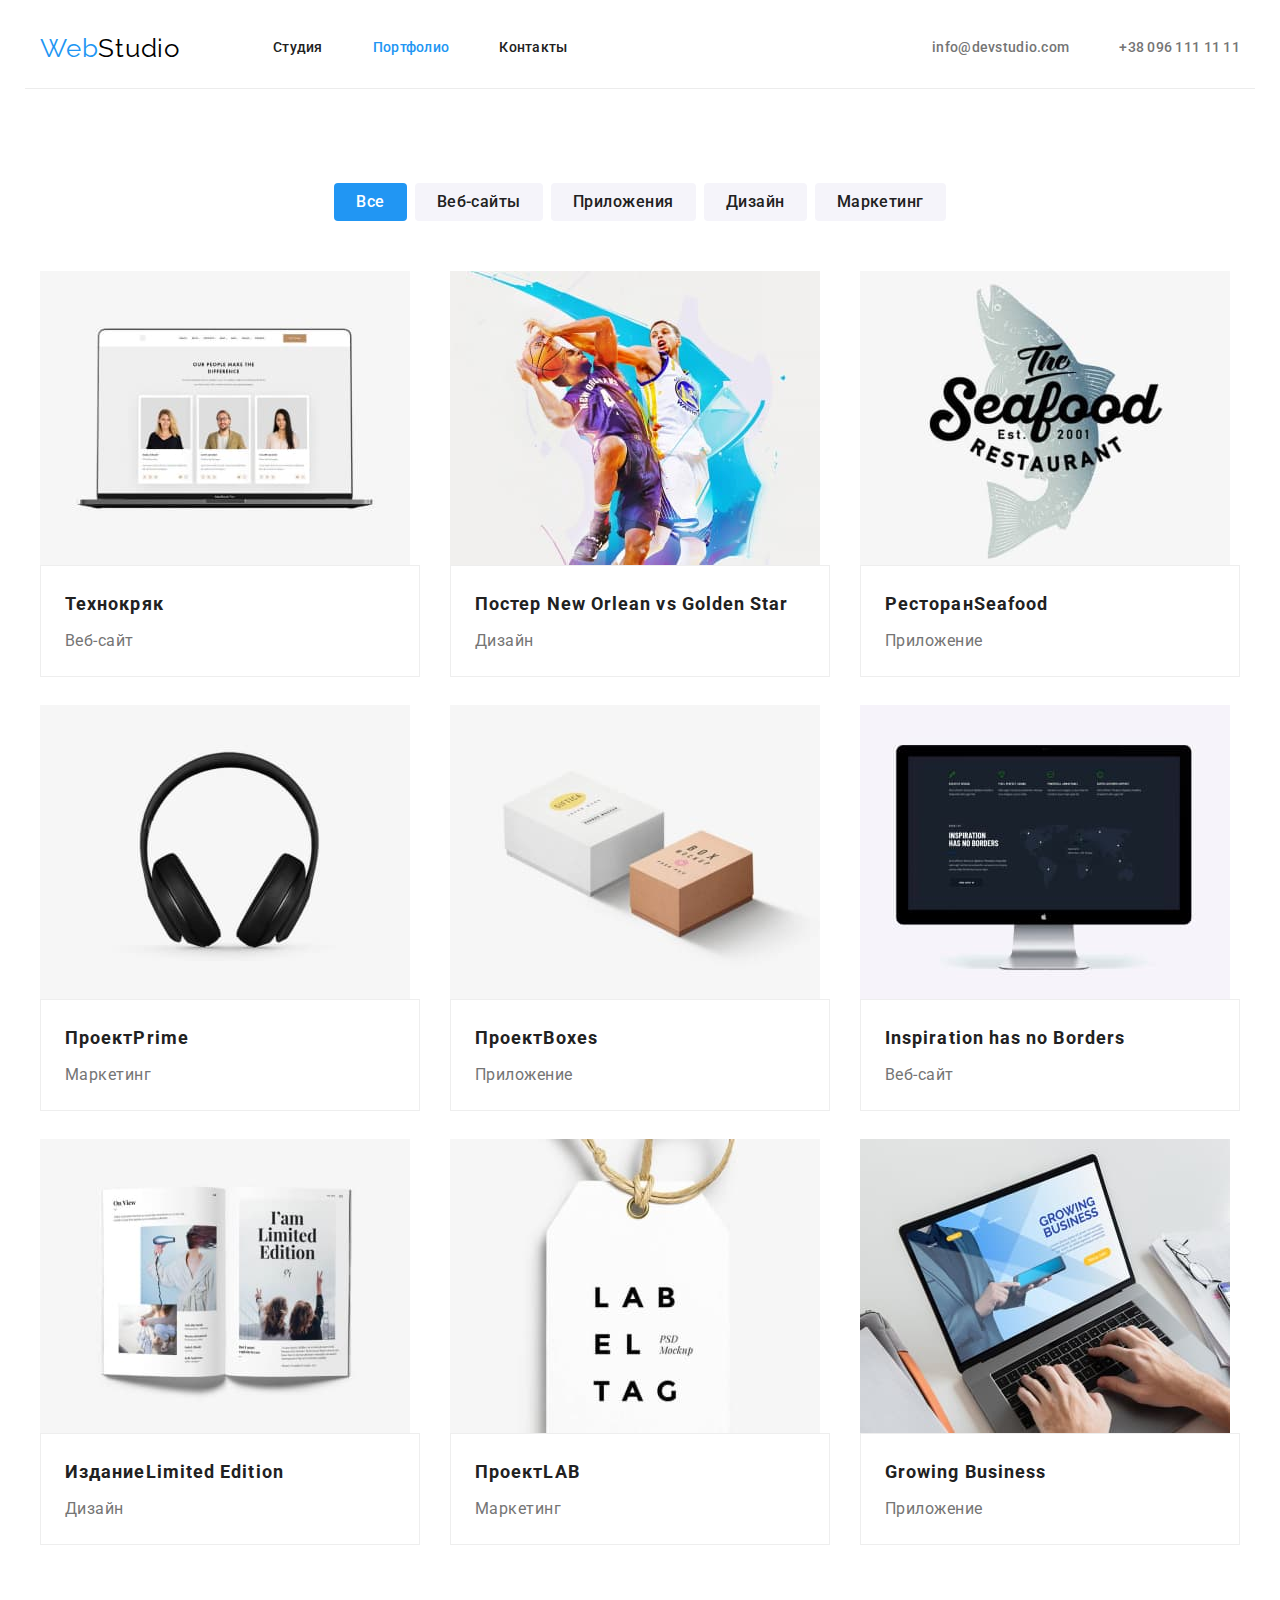
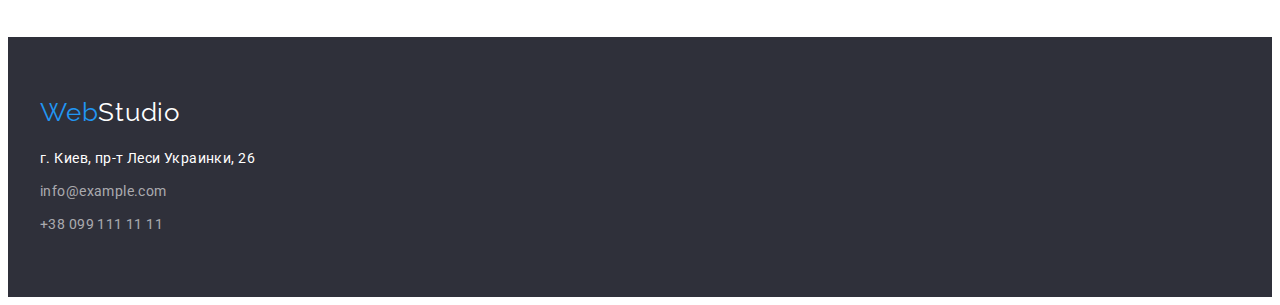
==== portfolio.html @ 81b85473 "копирует ДЗ-3" ====
<!DOCTYPE html>
<html lang="ru">
  <head>
    <meta charset="UTF-8" />
    <meta http-equiv="X-UA-Compatible" content="IE=edge" />
    <meta name="viewport" content="width=device-width, initial-scale=1.0" />
    <title>Portfolio</title>

    <link rel="preconnect" href="https://fonts.googleapis.com" />
    <link rel="preconnect" href="https://fonts.gstatic.com" crossorigin />
    <link
      href="https://fonts.googleapis.com/css2?family=Raleway:wght@700&family=Roboto:wght@400;500;700;900&display=swap"
      rel="stylesheet"
    />
    <link
      rel="stylesheet"
      href="https://cdnjs.cloudflare.com/ajax/libs/modern-normalize/1.1.0/modern-normalize.min.css"
      integrity="sha512-wpPYUAdjBVSE4KJnH1VR1HeZfpl1ub8YT/NKx4PuQ5NmX2tKuGu6U/JRp5y+Y8XG2tV+wKQpNHVUX03MfMFn9Q=="
      crossorigin="anonymous"
      referrerpolicy="no-referrer"
    />
    <link rel="stylesheet" href="./css/styles.css" />
  </head>
  <body>
    <!-- -------------------Шапка сайта------------------- -->
    <header class="header">
      <div class="container header-nav">
        <nav class="site-nav">
          <a class="logo link" href="./index.html">Web<span class="logo-black">Studio</span></a>

          <!------------------ Навигация --------------------->
          <ul class="header-list list">
            <li class="header-item"><a class="header-link link" href="./index.html">Студия</a></li>
            <li class="header-item">
              <a class="header-link link current">Портфолио</a>
            </li>
            <li class="header-item"><a class="header-link link" href="">Контакты</a></li>
          </ul>
        </nav>

        <!-- Контакты -->

        <ul class="contact list">
          <li class="contact-item">
            <a href="mailto:info@devstudio.com" class="contact-link link">info@devstudio.com</a>
          </li class="contact-item">
          <li><a href="tel:+380961111111" class="contact-link link">+38 096 111 11 11</a></li>
        </ul>
      </div>
    </header>

    <!-------------------- Портфолио ---------------->

    <main>
      <section class="portfolio">
        <div class="container">
        <h1 class="visually-hidden">Портфолио</h1>
        <ul class="portfolio-filter list">
          <li><button type="button" class="portfolio-btn current-filter">Все</button></li>
          <li><button type="button" class="portfolio-btn">Веб-сайты</button></li>
          <li><button type="button" class="portfolio-btn">Приложения</button></li>
          <li><button type="button" class="portfolio-btn">Дизайн</button></li>
          <li><button type="button" class="portfolio-btn">Маркетинг</button></li>
        </ul>

        <ul class="portfolio-list list">
          <li class="portfolio-item">
            <a href="" class="portfolio-link"
              ><img src="./images/portfolio-img-1.jpg" alt="Проэкт 1" width="370" />
              <div class="text-box">
                <h2 class="portfolio-title">Технокряк</h2>
              <p class="portfolio-direction">Веб-сайт</p>
            </div>
            </a>
          </li>

          <li class="portfolio-item">
            <a href="" class="portfolio-link"
              ><img src="./images/portfolio-img-2.jpg" alt="Проэкт 2" width="370" />
              <div class="text-box">
              <h2 class="portfolio-title">
                Постер <span lang="en">New Orlean vs Golden Star</span>
              </h2>
              <p class="portfolio-direction">Дизайн</p></div>
              </a>
            
          </li>

          <li class="portfolio-item">
            <a href="" class="portfolio-link"
              ><img src="./images/portfolio-img-3.jpg" alt="Проэкт 3" width="370" />
              <div class="text-box">
              <h2 class="portfolio-title">Ресторан<span lang="en">Seafood</span></h2>
              <p class="portfolio-direction">Приложение</p>
              </div>
            </a>
          </li>

          <li class="portfolio-item">
            <a href="" class="portfolio-link"
              ><img src="./images/portfolio-img-4.jpg" alt="Проэкт 4" width="370" />
              <div class="text-box">
              <h2 class="portfolio-title">Проект<span lang="en">Prime</span></h2>
              <p class="portfolio-direction">Маркетинг</p>
              </div>
            </a>
          </li>

          <li class="portfolio-item">
            <a href="" class="portfolio-link"
              ><img src="./images/portfolio-img-5.jpg" alt="Проэкт 5" width="370" />
              <div class="text-box">
              <h2 class="portfolio-title">Проект<span lang="en">Boxes</span></h2>
              <p class="portfolio-direction">Приложение</p>
              </div>
            </a>
          </li>

          <li class="portfolio-item">
            <a href="" class="portfolio-link"
              ><img src="./images/portfolio-img-6.jpg" alt="Проэкт 6" width="370" />
              <div class="text-box">
              <h2 lang="en" class="portfolio-title">Inspiration has no Borders</h2>
              <p class="portfolio-direction">Веб-сайт</p>
              </div>
            </a>
          </li>

          <li class="portfolio-item">
            <a href="" class="portfolio-link"
              ><img src="./images/portfolio-img-7.jpg" alt="Проэкт 7" width="370" />
              <div class="text-box">
              <h2 class="portfolio-title">Издание<span lang="en">Limited Edition</span></h2>
              <p class="portfolio-direction">Дизайн</p>
              </div>
            </a>
          </li>

          <li class="portfolio-item">
            <a href="" class="portfolio-link"
              ><img src="./images/portfolio-img-8.jpg" alt="Проэкт 8" width="370" />
              <div class="text-box">
              <h2 class="portfolio-title">Проект<span lang="en">LAB</span></h2>
              <p class="portfolio-direction">Маркетинг</p>
              </div>
            </a>
          </li>

          <li class="portfolio-item">
            <a href="" class="portfolio-link"
              ><img src="./images/portfolio-img-9.jpg" alt="Проэкт 9" width="370" />
              <div class="text-box">
              <h2 lang="en" class="portfolio-title">Growing Business</h2>
              <p class="portfolio-direction">Приложение</p>
              </div>
            </a>
          </li>
        </ul>
        </div>
      </section>
    </main>

    <!--------------------- Подвал -------------------------->
    <footer class="footer">
      <div class="container">
        
        <a class="footer-logo link" href="/">Web<span class="logo-white">Studio</span></a>
        
        <address>
          <ul class="footer-list list">
            
            <li>
              <a
                class="footer-adress link"
                href="https://goo.gl/maps/odqGkaNQesEu1EWT8"
                target="_blank"
                rel="noopener noreferrer nofollow"
                >г. Киев, пр-т Леси Украинки, 26
              </a>
            </li>
            
            <li>
              <a class="footer-contact link" href="mailto:info@example.com">info@example.com</a>
            </li>
            
            <li><a class="footer-contact link" href="tel:+380991111111">+38 099 111 11 11</a></li>
          </ul>
        </address>
      </div>
    </footer>
  </body>
</html>
---- css/styles.css ----
/* 
основной цвет заголовков  #212121;
основной белый цвет, основной цвет фона  #FFFFFF;
основной цвет текста #757575;
акцент  #2196F3;
вторичный цвет фона #F5F4FA;
цвет фона герой, футер  #2F303A
цвет logo-studio #000000;
*/

:root {
  --main-title-color: color #212121;
  --main-text-color: #757575;
  --primary-white-color: #ffffff;
  --secondary-bcg-color: #f5f4fa;
  --accent-color: #2196f3;
  --hover-button: #188ce8;
}

body {
  font-family: Roboto, Tahoma, sans-serif;
  background-color: var(--primary-white-color);
  color: #212121;
  font-size: 14px;
}

p,
h1,
h2,
h3,
h4,
h5,
h6 {
  margin: 0;
}

ul,
ol {
  padding: 0;
  margin: 0;
}

img {
  display: block;
  max-width: 100%;
}

.link {
  text-decoration: none;
}

.list {
  list-style: none;
}

.container {
  width: 1200px;
  padding-left: 15px;
  padding-right: 15px;
  margin-left: auto;
  margin-right: auto;
  /* outline: 2px solid teal; */
}

/* ----------------Лого---------------- */

.logo,
.footer-logo,
.logo-black,
.logo-white {
  font-family: 'Raleway', Tahoma, sans-serif;
  font-size: 26px;
  line-height: 1.19;
  letter-spacing: 0.03em;
  color: var(--accent-color);
}

.logo-black {
  color: #000000;
}

.logo-white {
  color: var(--primary-white-color);
}

/* -------------------Навигация-------------------- */

.header-nav {
  display: flex;
  align-items: center;
  border-bottom: 1px solid #ececec;
}

.logo {
  display: inline-block;
}

.site-nav {
  display: flex;
  align-items: center;
}

.header-list {
  display: flex;
  margin-left: 93px;
}

.header-list .header-item:not(:last-child) {
  margin-right: 50px;
}

.header-link {
  display: block;
  padding-top: 32px;
  padding-bottom: 32px;

  font-weight: 500;
  line-height: 1.14;
  letter-spacing: 0.02em;
  color: var(--main-title-color);
  cursor: pointer;
}

/* ---------------------Контакты---------------- */

.contact {
  display: flex;
  margin-left: auto;
}

.contact .contact-item:not(:last-child) {
  margin-right: 50px;
}

.contact-link {
  display: block;
  padding-top: 32px;
  padding-bottom: 32px;
  font-weight: 500;
  line-height: 1.14;
  letter-spacing: 0.02em;
  color: var(--main-text-color);
}

.contact-link:hover,
.contact-link:focus {
  color: var(--accent-color);
}

.header-link:hover,
.header-link:focus {
  color: var(--accent-color);
}

.current {
  color: var(--accent-color);
}
/* --------------------Hero---------------------- */

.hero {
  padding-top: 200px;
  padding-bottom: 200px;
  background-color: #2f303a;
  text-align: center;
}

.hero-title {
  margin-bottom: 30px;
  max-width: 696px;
  margin-left: auto;
  margin-right: auto;

  font-weight: 900;
  font-size: 44px;
  line-height: 1.36;
  letter-spacing: 0.06em;
  text-transform: uppercase;
  color: #ffffff;

  /* background-color: tomato; */
}

.button {
  border-radius: 4px;
  border: none;
  min-width: 200px;
  height: 50px;
  font-family: inherit;
  color: var(--primary-white-color);
  background-color: var(--accent-color);
  font-weight: 700;
  font-size: 16px;
  line-height: 1.9;
  letter-spacing: 0.06em;
  cursor: pointer;
  text-align: center;
}

.button:hover,
.button:focus {
  background-color: var(--hover-button);
}

/*--------------- Преимущества----------------- */

.features {
  padding: 94px 0;
}

.visually-hidden {
  position: absolute;
  white-space: nowrap;
  width: 1px;
  height: 1px;
  overflow: hidden;
  border: 0;
  padding: 0;
  clip: rect(0 0 0 0);
  clip-path: inset(50%);
  margin: -1px;
}

.features-list {
  display: flex;
  margin-left: -30px;
}

.features-list-item {
  flex-basis: calc((100% - 120px) / 4);
  margin-left: 30px;
}

.features-title {
  margin-bottom: 10px;
  line-height: 1.14;
  letter-spacing: 0.03em;
  text-transform: uppercase;
  color: var(--main-title-color);
}

.features-text {
  line-height: 1.7;
  letter-spacing: 0.03em;
  color: var(--main-text-color);
}

/* ------------Чем занимаемся---------------- */

.section-work {
  padding-bottom: 94px;
}

.section-title {
  font-size: 36px;
  line-height: 1.17;
  text-align: center;
  letter-spacing: 0.03em;
  color: var(--main-title-color);
}

.work-list {
  display: flex;
  margin-top: 50px;
  margin-left: -30px;
}

.work-list-item {
  flex-basis: calc((100% - 90px) / 3);
  margin-left: 30px;
}

/* --------------Команда-------------------- */

.section-staff {
  padding: 94px 0;
  background-color: var(--secondary-bcg-color);
}

.section-staff-title {
  margin-bottom: 50px;
  text-align: center;
  font-size: 36px;
  line-height: 1.17;
  letter-spacing: 0.03em;
  color: var(--main-title-color);
}

.staff-title {
  margin-bottom: 10px;
  font-weight: 500;
  font-size: 16px;
  line-height: 1.19;

  letter-spacing: 0.03em;
  color: var(--main-title-color);
}

.staff-box {
  padding-top: 30px;
  padding-bottom: 30px;
  text-align: center;
}

.section-staff-list {
  display: flex;
  margin-left: -30px;
}

.staff-list-item {
  flex-basis: calc((100% - 120px) / 4);
  margin-left: 30px;

  background: var(--primary-white-color);

  box-shadow: 0px 1px 3px rgba(0, 0, 0, 0.12), 0px 1px 1px rgba(0, 0, 0, 0.14),
    0px 2px 1px rgba(0, 0, 0, 0.2);
  border-radius: 0px 0px 4px 4px;
}

.staff-text {
  font-size: 16px;
  line-height: 1.19;
  text-align: center;
  letter-spacing: 0.03em;
  color: var(--main-text-color);
}

/* ---------------------Footer------------------ */

.footer {
  background-color: #2f303a;
  padding-top: 60px;
  padding-bottom: 60px;
}

.footer-logo {
  display: inline-block;
  margin-bottom: 20px;
}

.footer-list li + li {
  margin-top: 9px;
}

.footer-adress {
  line-height: 1.71;
  letter-spacing: 0.03em;
  color: var(--primary-white-color);
  font-style: normal;
}

.footer-adress:hover,
.footer-adress:focus {
  color: var(--accent-color);
}

.footer-contact {
  line-height: 1.71;
  letter-spacing: 0.03em;
  color: rgba(255, 255, 255, 0.6);
  font-style: normal;
}

.footer-contact:hover,
.footer-contact:focus {
  color: var(--accent-color);
}

/*---------------------- Портфолио --------------------*/

.portfolio {
  padding: 94px 0;
}

.portfolio-btn {
  border-radius: 4px;
  border: none;
  padding: 6px 22px;

  font-family: inherit;
  color: var(--main-title-color);
  background-color: var(--secondary-bcg-color);
  font-weight: 500;
  font-size: 16px;
  line-height: 1.6;
  letter-spacing: 0.03em;
  cursor: pointer;
  text-align: center;
}

.portfolio-btn:hover,
.portfolio-btn:focus {
  color: var(--primary-white-color);
  background-color: var(--accent-color);
}

.current-filter {
  background-color: var(--accent-color);
  color: var(--primary-white-color);
}

.portfolio-filter {
  display: flex;
  margin-bottom: 50px;
  justify-content: center;
}

.portfolio-filter li + li {
  margin-left: 8px;
}

.portfolio-list {
  display: flex;
  flex-wrap: wrap;
  margin-left: -30px;
  margin-top: -30px;
}

.portfolio-item {
  flex-basis: calc((100% - 90px) / 3);
  margin-left: 30px;
  margin-top: 30px;

  width: 370px;
  height: 404px;
}

.text-box {
  padding: 20px 24px;
  background-color: var(--primary-white-color);
  border: 1px solid #eeeeee;
}

.portfolio-title {
  margin-bottom: 4px;
  font-size: 18px;
  line-height: 2;
  letter-spacing: 0.06em;
}

.portfolio-direction {
  font-size: 16px;
  line-height: 1.9;
  letter-spacing: 0.03em;
  color: var(--main-text-color);
}

.portfolio-link {
  text-decoration: none;
  color: var(--main-title-color);
}
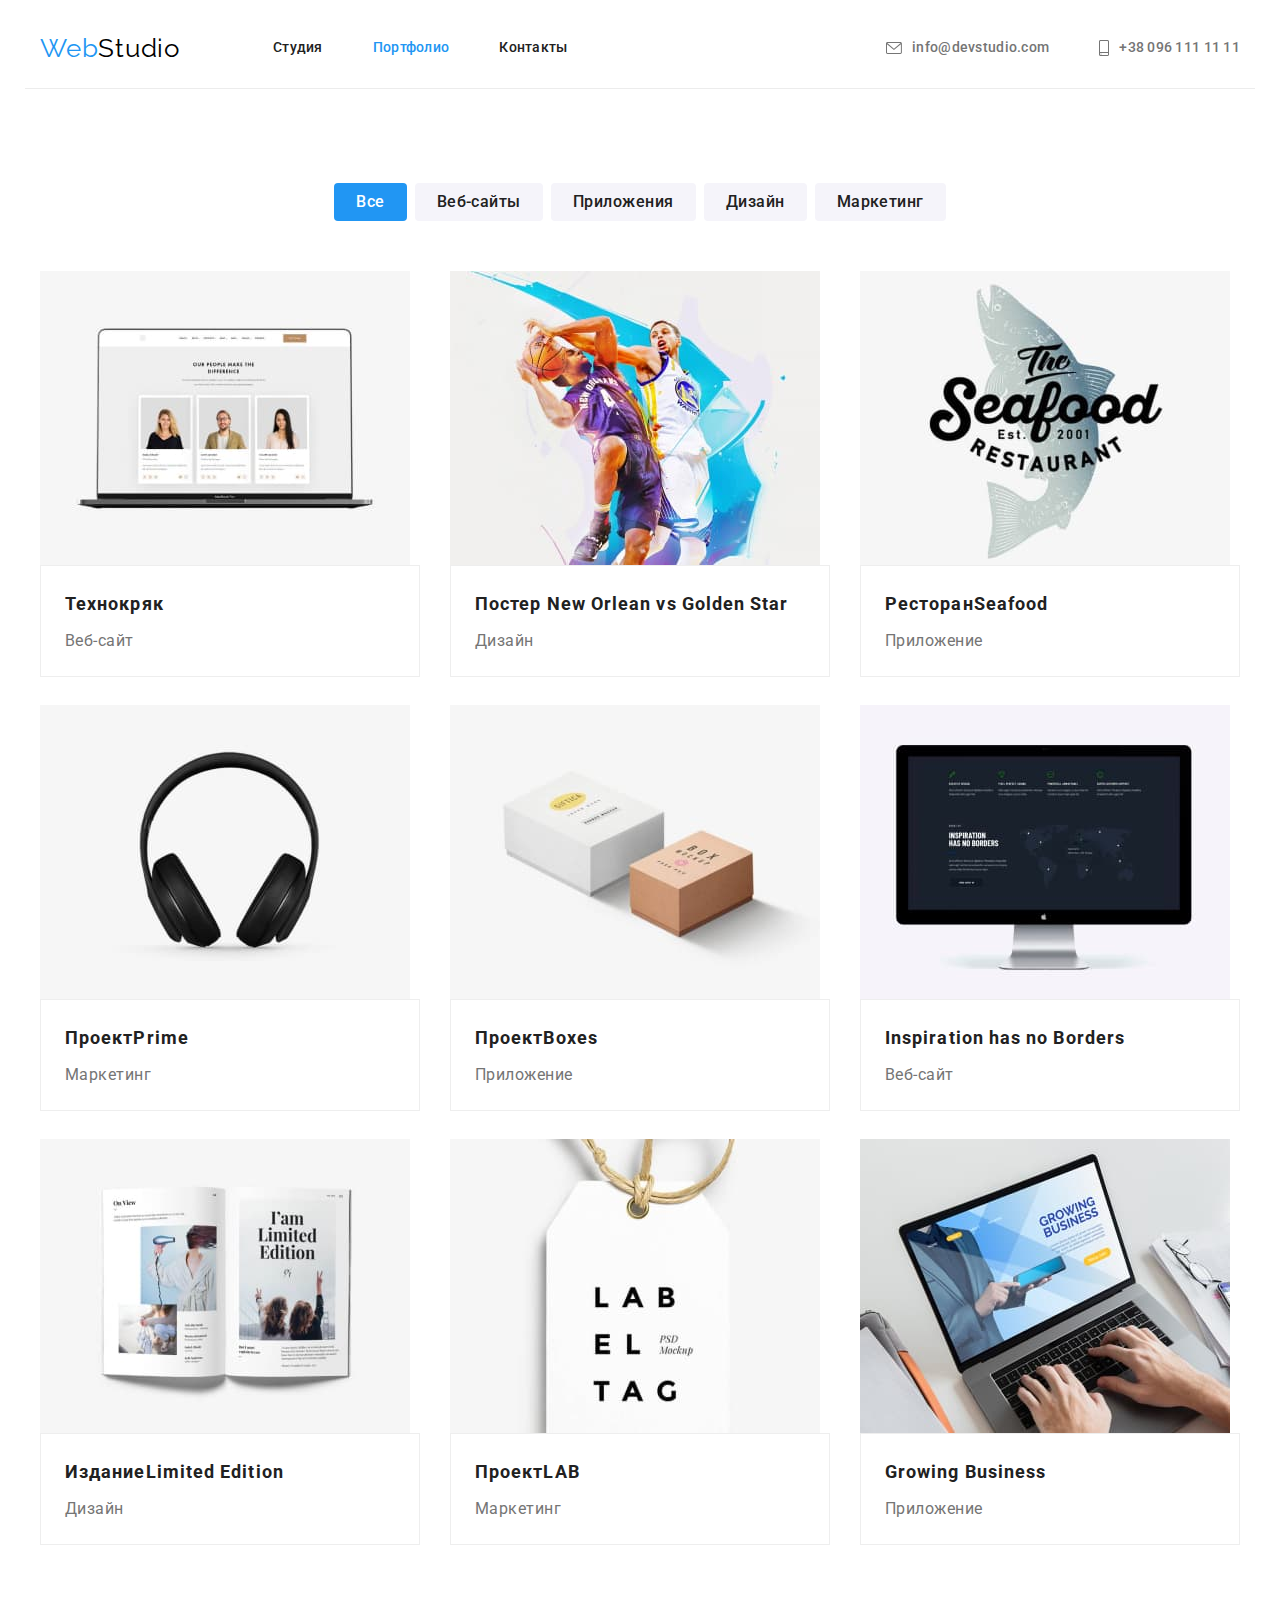
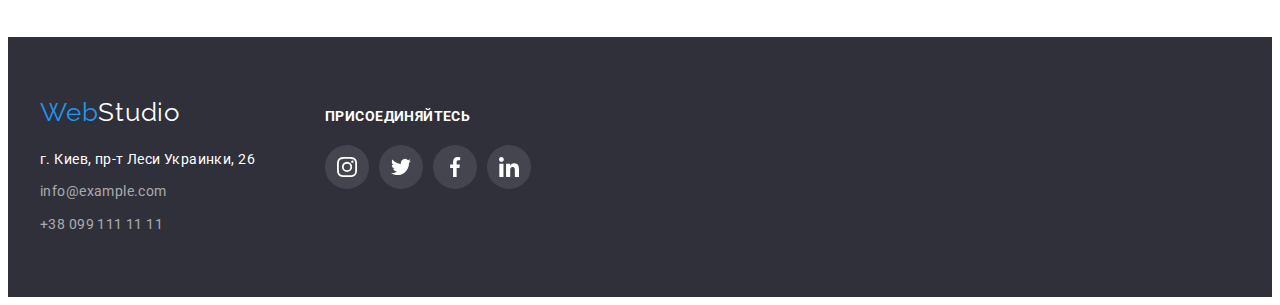
==== commit c26a7816: "добавляет иконки в футер" ====
--- a/portfolio.html
+++ b/portfolio.html
@@ -38,13 +38,25 @@
           </ul>
         </nav>
 
-        <!-- Контакты -->
+        <!--------------- Контакты ------------------->
 
         <ul class="contact list">
-          <li class="contact-item">
-            <a href="mailto:info@devstudio.com" class="contact-link link">info@devstudio.com</a>
-          </li class="contact-item">
-          <li><a href="tel:+380961111111" class="contact-link link">+38 096 111 11 11</a></li>
+          <li class="contact-item contact-item-icon">
+            <a href="mailto:info@devstudio.com" class="contact-link link"
+              ><svg class="icon" width="16" height="12">
+                <use href="./images/icons.svg#envelope"></use>
+              </svg>
+              info@devstudio.com</a
+            >
+          </li>
+
+          <li class="contact-item contact-item-icon">
+            <a href="tel:+380961111111" class="contact-link link">
+              <svg class="icon" width="10" height="16">
+                <use href="./images/icons.svg#smartphone"></use></svg
+              >+38 096 111 11 11
+            </a>
+          </li>
         </ul>
       </div>
     </header>
@@ -54,138 +66,174 @@
     <main>
       <section class="portfolio">
         <div class="container">
-        <h1 class="visually-hidden">Портфолио</h1>
-        <ul class="portfolio-filter list">
-          <li><button type="button" class="portfolio-btn current-filter">Все</button></li>
-          <li><button type="button" class="portfolio-btn">Веб-сайты</button></li>
-          <li><button type="button" class="portfolio-btn">Приложения</button></li>
-          <li><button type="button" class="portfolio-btn">Дизайн</button></li>
-          <li><button type="button" class="portfolio-btn">Маркетинг</button></li>
-        </ul>
-
-        <ul class="portfolio-list list">
-          <li class="portfolio-item">
-            <a href="" class="portfolio-link"
-              ><img src="./images/portfolio-img-1.jpg" alt="Проэкт 1" width="370" />
-              <div class="text-box">
-                <h2 class="portfolio-title">Технокряк</h2>
-              <p class="portfolio-direction">Веб-сайт</p>
-            </div>
-            </a>
-          </li>
-
-          <li class="portfolio-item">
-            <a href="" class="portfolio-link"
-              ><img src="./images/portfolio-img-2.jpg" alt="Проэкт 2" width="370" />
-              <div class="text-box">
-              <h2 class="portfolio-title">
-                Постер <span lang="en">New Orlean vs Golden Star</span>
-              </h2>
-              <p class="portfolio-direction">Дизайн</p></div>
-              </a>
-            
-          </li>
-
-          <li class="portfolio-item">
-            <a href="" class="portfolio-link"
-              ><img src="./images/portfolio-img-3.jpg" alt="Проэкт 3" width="370" />
-              <div class="text-box">
-              <h2 class="portfolio-title">Ресторан<span lang="en">Seafood</span></h2>
-              <p class="portfolio-direction">Приложение</p>
-              </div>
-            </a>
-          </li>
-
-          <li class="portfolio-item">
-            <a href="" class="portfolio-link"
-              ><img src="./images/portfolio-img-4.jpg" alt="Проэкт 4" width="370" />
-              <div class="text-box">
-              <h2 class="portfolio-title">Проект<span lang="en">Prime</span></h2>
-              <p class="portfolio-direction">Маркетинг</p>
-              </div>
-            </a>
-          </li>
-
-          <li class="portfolio-item">
-            <a href="" class="portfolio-link"
-              ><img src="./images/portfolio-img-5.jpg" alt="Проэкт 5" width="370" />
-              <div class="text-box">
-              <h2 class="portfolio-title">Проект<span lang="en">Boxes</span></h2>
-              <p class="portfolio-direction">Приложение</p>
-              </div>
-            </a>
-          </li>
-
-          <li class="portfolio-item">
-            <a href="" class="portfolio-link"
-              ><img src="./images/portfolio-img-6.jpg" alt="Проэкт 6" width="370" />
-              <div class="text-box">
-              <h2 lang="en" class="portfolio-title">Inspiration has no Borders</h2>
-              <p class="portfolio-direction">Веб-сайт</p>
-              </div>
-            </a>
-          </li>
-
-          <li class="portfolio-item">
-            <a href="" class="portfolio-link"
-              ><img src="./images/portfolio-img-7.jpg" alt="Проэкт 7" width="370" />
-              <div class="text-box">
-              <h2 class="portfolio-title">Издание<span lang="en">Limited Edition</span></h2>
-              <p class="portfolio-direction">Дизайн</p>
-              </div>
-            </a>
-          </li>
-
-          <li class="portfolio-item">
-            <a href="" class="portfolio-link"
-              ><img src="./images/portfolio-img-8.jpg" alt="Проэкт 8" width="370" />
-              <div class="text-box">
-              <h2 class="portfolio-title">Проект<span lang="en">LAB</span></h2>
-              <p class="portfolio-direction">Маркетинг</p>
-              </div>
-            </a>
-          </li>
-
-          <li class="portfolio-item">
-            <a href="" class="portfolio-link"
-              ><img src="./images/portfolio-img-9.jpg" alt="Проэкт 9" width="370" />
-              <div class="text-box">
-              <h2 lang="en" class="portfolio-title">Growing Business</h2>
-              <p class="portfolio-direction">Приложение</p>
-              </div>
-            </a>
-          </li>
-        </ul>
+          <h1 class="visually-hidden">Портфолио</h1>
+          <ul class="portfolio-filter list">
+            <li><button type="button" class="portfolio-btn current-filter">Все</button></li>
+            <li><button type="button" class="portfolio-btn">Веб-сайты</button></li>
+            <li><button type="button" class="portfolio-btn">Приложения</button></li>
+            <li><button type="button" class="portfolio-btn">Дизайн</button></li>
+            <li><button type="button" class="portfolio-btn">Маркетинг</button></li>
+          </ul>
+
+          <ul class="portfolio-list list">
+            <li class="portfolio-item">
+              <a href="" class="portfolio-link"
+                ><img src="./images/portfolio-img-1.jpg" alt="Проэкт 1" width="370" />
+                <div class="text-box">
+                  <h2 class="portfolio-title">Технокряк</h2>
+                  <p class="portfolio-direction">Веб-сайт</p>
+                </div>
+              </a>
+            </li>
+
+            <li class="portfolio-item">
+              <a href="" class="portfolio-link"
+                ><img src="./images/portfolio-img-2.jpg" alt="Проэкт 2" width="370" />
+                <div class="text-box">
+                  <h2 class="portfolio-title">
+                    Постер <span lang="en">New Orlean vs Golden Star</span>
+                  </h2>
+                  <p class="portfolio-direction">Дизайн</p>
+                </div>
+              </a>
+            </li>
+
+            <li class="portfolio-item">
+              <a href="" class="portfolio-link"
+                ><img src="./images/portfolio-img-3.jpg" alt="Проэкт 3" width="370" />
+                <div class="text-box">
+                  <h2 class="portfolio-title">Ресторан<span lang="en">Seafood</span></h2>
+                  <p class="portfolio-direction">Приложение</p>
+                </div>
+              </a>
+            </li>
+
+            <li class="portfolio-item">
+              <a href="" class="portfolio-link"
+                ><img src="./images/portfolio-img-4.jpg" alt="Проэкт 4" width="370" />
+                <div class="text-box">
+                  <h2 class="portfolio-title">Проект<span lang="en">Prime</span></h2>
+                  <p class="portfolio-direction">Маркетинг</p>
+                </div>
+              </a>
+            </li>
+
+            <li class="portfolio-item">
+              <a href="" class="portfolio-link"
+                ><img src="./images/portfolio-img-5.jpg" alt="Проэкт 5" width="370" />
+                <div class="text-box">
+                  <h2 class="portfolio-title">Проект<span lang="en">Boxes</span></h2>
+                  <p class="portfolio-direction">Приложение</p>
+                </div>
+              </a>
+            </li>
+
+            <li class="portfolio-item">
+              <a href="" class="portfolio-link"
+                ><img src="./images/portfolio-img-6.jpg" alt="Проэкт 6" width="370" />
+                <div class="text-box">
+                  <h2 lang="en" class="portfolio-title">Inspiration has no Borders</h2>
+                  <p class="portfolio-direction">Веб-сайт</p>
+                </div>
+              </a>
+            </li>
+
+            <li class="portfolio-item">
+              <a href="" class="portfolio-link"
+                ><img src="./images/portfolio-img-7.jpg" alt="Проэкт 7" width="370" />
+                <div class="text-box">
+                  <h2 class="portfolio-title">Издание<span lang="en">Limited Edition</span></h2>
+                  <p class="portfolio-direction">Дизайн</p>
+                </div>
+              </a>
+            </li>
+
+            <li class="portfolio-item">
+              <a href="" class="portfolio-link"
+                ><img src="./images/portfolio-img-8.jpg" alt="Проэкт 8" width="370" />
+                <div class="text-box">
+                  <h2 class="portfolio-title">Проект<span lang="en">LAB</span></h2>
+                  <p class="portfolio-direction">Маркетинг</p>
+                </div>
+              </a>
+            </li>
+
+            <li class="portfolio-item">
+              <a href="" class="portfolio-link"
+                ><img src="./images/portfolio-img-9.jpg" alt="Проэкт 9" width="370" />
+                <div class="text-box">
+                  <h2 lang="en" class="portfolio-title">Growing Business</h2>
+                  <p class="portfolio-direction">Приложение</p>
+                </div>
+              </a>
+            </li>
+          </ul>
         </div>
       </section>
     </main>
 
     <!--------------------- Подвал -------------------------->
     <footer class="footer">
-      <div class="container">
-        
-        <a class="footer-logo link" href="/">Web<span class="logo-white">Studio</span></a>
-        
-        <address>
-          <ul class="footer-list list">
-            
-            <li>
-              <a
-                class="footer-adress link"
-                href="https://goo.gl/maps/odqGkaNQesEu1EWT8"
-                target="_blank"
-                rel="noopener noreferrer nofollow"
-                >г. Киев, пр-т Леси Украинки, 26
-              </a>
-            </li>
-            
-            <li>
-              <a class="footer-contact link" href="mailto:info@example.com">info@example.com</a>
-            </li>
-            
-            <li><a class="footer-contact link" href="tel:+380991111111">+38 099 111 11 11</a></li>
-          </ul>
-        </address>
+      <div class="container footer-cont">
+        <div class="fotter-adr">
+          <a class="footer-logo link" href="/">Web<span class="logo-white">Studio</span></a>
+
+          <address>
+            <ul class="footer-list list">
+              <li>
+                <a
+                  class="footer-adress link"
+                  href="https://goo.gl/maps/odqGkaNQesEu1EWT8"
+                  target="_blank"
+                  rel="noopener noreferrer nofollow"
+                  >г. Киев, пр-т Леси Украинки, 26
+                </a>
+              </li>
+
+              <li>
+                <a class="footer-contact link" href="mailto:info@example.com">info@example.com</a>
+              </li>
+              <li><a class="footer-contact link" href="tel:+380991111111">+38 099 111 11 11</a></li>
+            </ul>
+          </address>
+        </div>
+
+        <div class="footer-social">
+          <h3 class="footer-soc-title">присоединяйтесь</h3>
+          <ul class="footer-soc-list list">
+            <li class="footer-soc-item">
+              <a class="footer-soc-link" href="">
+                <svg class="footer-soc-icon" width="20px" height="20px">
+                  <use href="./images/icons.svg#instagram"></use>
+                </svg>
+              </a>
+            </li>
+
+            <li class="footer-soc-item">
+              <a class="footer-soc-link" href="">
+                <svg class="footer-soc-icon" width="20px" height="20px">
+                  <use href="./images/icons.svg#twitter"></use>
+                </svg>
+              </a>
+            </li>
+
+            <li class="footer-soc-item">
+              <a class="footer-soc-link" href="">
+                <svg class="footer-soc-icon" width="20px" height="20px">
+                  <use href="./images/icons.svg#facebook"></use>
+                </svg>
+              </a>
+            </li>
+
+            <li class="footer-soc-item">
+              <a class="footer-soc-link" href="">
+                <svg class="footer-soc-icon" width="20px" height="20px">
+                  <use href="./images/icons.svg#linkedin"></use>
+                </svg>
+              </a>
+            </li>
+          </ul>
+        </div>
       </div>
     </footer>
   </body>
--- a/css/styles.css
+++ b/css/styles.css
@@ -1,6 +1,6 @@
 /* 
 основной цвет заголовков  #212121;
-основной белый цвет, основной цвет фона  #FFFFFF;
+основной белый цвет, основной цвет фона #FFFFFF;
 основной цвет текста #757575;
 акцент  #2196F3;
 вторичный цвет фона #F5F4FA;
@@ -78,7 +78,6 @@
 .logo-black {
   color: #000000;
 }
-
 .logo-white {
   color: var(--primary-white-color);
 }
@@ -133,7 +132,8 @@
 }
 
 .contact-link {
-  display: block;
+  display: inline-flex;
+  align-items: center;
   padding-top: 32px;
   padding-bottom: 32px;
   font-weight: 500;
@@ -155,13 +155,29 @@
 .current {
   color: var(--accent-color);
 }
+
+.icon {
+  margin-right: 10px;
+  fill: var(--main-text-color);
+}
+
+.contact-item-icon:hover .icon,
+.contact-item-icone:focus .icon {
+  fill: var(--accent-color);
+}
+
 /* --------------------Hero---------------------- */
 
 .hero {
   padding-top: 200px;
   padding-bottom: 200px;
+  margin-right: auto;
+  margin-left: auto;
+  max-width: 1600px;
+  text-align: center;
+  background-image: linear-gradient(rgba(47, 48, 58, 0.4), rgba(47, 48, 58, 0.4)),
+    url(../images/hero-image.jpg);
   background-color: #2f303a;
-  text-align: center;
 }
 
 .hero-title {
@@ -176,8 +192,6 @@
   letter-spacing: 0.06em;
   text-transform: uppercase;
   color: #ffffff;
-
-  /* background-color: tomato; */
 }
 
 .button {
@@ -230,6 +244,19 @@
   margin-left: 30px;
 }
 
+.features-icon {
+  display: inline-flex;
+  justify-content: center;
+  align-items: center;
+
+  width: 270px;
+  height: 120px;
+  margin-bottom: 30px;
+  border: none;
+  border-radius: 4px;
+  background-color: var(--secondary-bcg-color);
+}
+
 .features-title {
   margin-bottom: 10px;
   line-height: 1.14;
@@ -323,6 +350,82 @@
   text-align: center;
   letter-spacing: 0.03em;
   color: var(--main-text-color);
+  margin-bottom: 16px;
+}
+
+.staff-soc-list {
+  display: flex;
+  justify-content: center;
+}
+
+.staff-soc-link {
+  display: flex;
+  justify-content: center;
+  align-items: center;
+
+  width: 44px;
+  height: 44px;
+  background-color: var(--primary-white-color);
+  border-radius: 50%;
+}
+
+.staff-soc-icon {
+  fill: #afb1b8;
+}
+
+.staff-soc-link:hover,
+.staff-soc-link:focus {
+  background-color: var(--accent-color);
+}
+
+.staff-soc-link:hover .staff-soc-icon,
+.staff-soc-link:focus .staff-soc-icon {
+  fill: var(--primary-white-color);
+}
+
+.staff-soc-item + .staff-soc-item {
+  margin-left: 10px;
+}
+
+/*-------------- Постоянные клиенты ------------*/
+
+.section-clients {
+  padding: 94px 0;
+}
+
+.clients-list {
+  display: flex;
+  justify-content: center;
+}
+
+.clients-item + .clients-item {
+  margin-left: 30px;
+}
+
+.clients-link {
+  display: flex;
+  justify-content: center;
+  align-items: center;
+
+  width: 170px;
+  height: 92px;
+  border: 1px solid #afb1b8;
+  box-sizing: border-box;
+  border-radius: 4px;
+}
+
+.clients-icon {
+  fill: #afb1b8;
+}
+
+.clients-link:hover,
+.clients-link:focus {
+  border: 1px solid var(--accent-color);
+}
+
+.clients-link:hover .clients-icon,
+.clients-link:focus .clients-icon {
+  fill: var(--accent-color);
 }
 
 /* ---------------------Footer------------------ */
@@ -333,6 +436,11 @@
   padding-bottom: 60px;
 }
 
+.container.footer-cont {
+  display: flex;
+  align-items: baseline;
+}
+
 .footer-logo {
   display: inline-block;
   margin-bottom: 20px;
@@ -364,6 +472,47 @@
 .footer-contact:hover,
 .footer-contact:focus {
   color: var(--accent-color);
+}
+
+.footer-social {
+  margin-left: 70px;
+}
+
+.footer-soc-title {
+  font-size: 14px;
+  line-height: 1.14;
+  letter-spacing: 0.03em;
+  text-transform: uppercase;
+  color: #ffffff;
+  margin-bottom: 20px;
+}
+
+.footer-soc-list {
+  display: flex;
+}
+
+.footer-soc-item + .footer-soc-item {
+  margin-left: 10px;
+}
+
+.footer-soc-link {
+  display: flex;
+  justify-content: center;
+  align-items: center;
+
+  width: 44px;
+  height: 44px;
+  background-color: rgba(255, 255, 255, 0.1);
+  border-radius: 50%;
+}
+
+.footer-soc-icon {
+  fill: var(--primary-white-color);
+}
+
+.footer-soc-link:hover,
+.footer-soc-link:focus {
+  background-color: var(--accent-color);
 }
 
 /*---------------------- Портфолио --------------------*/
